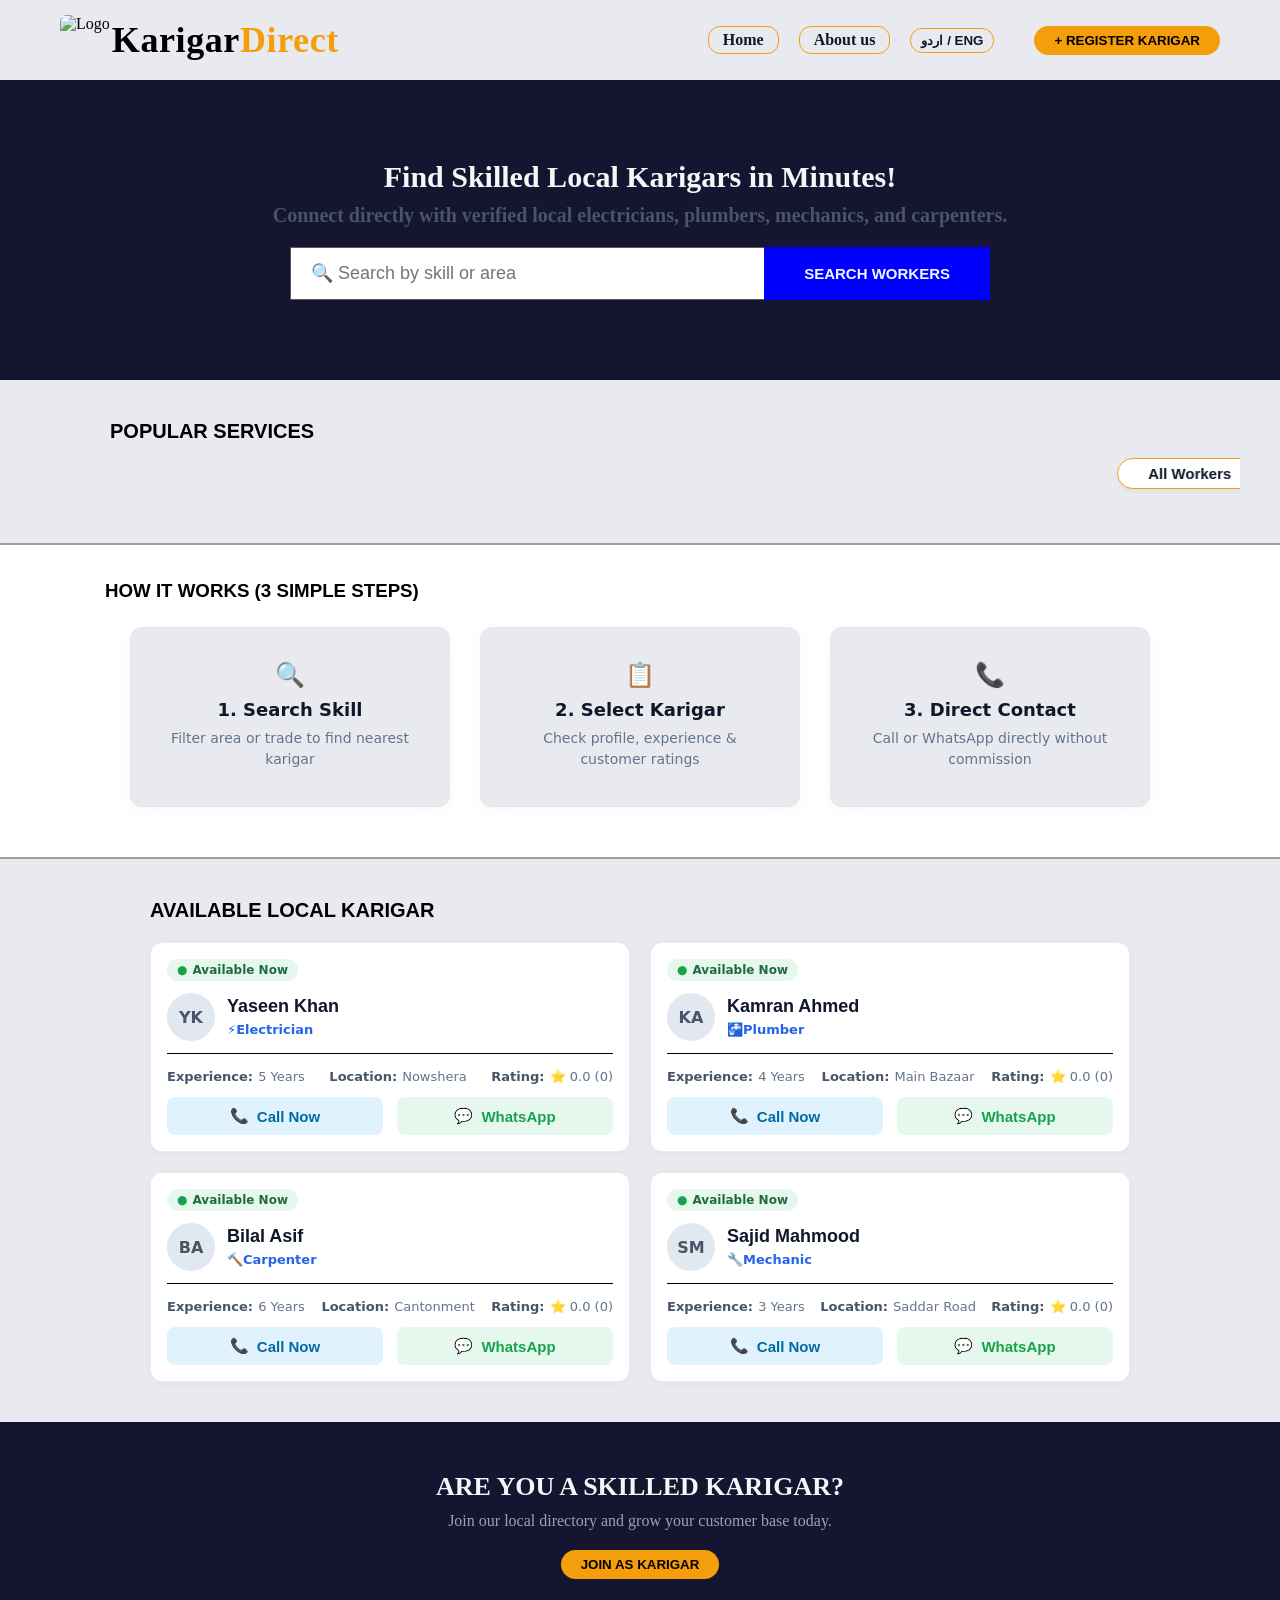
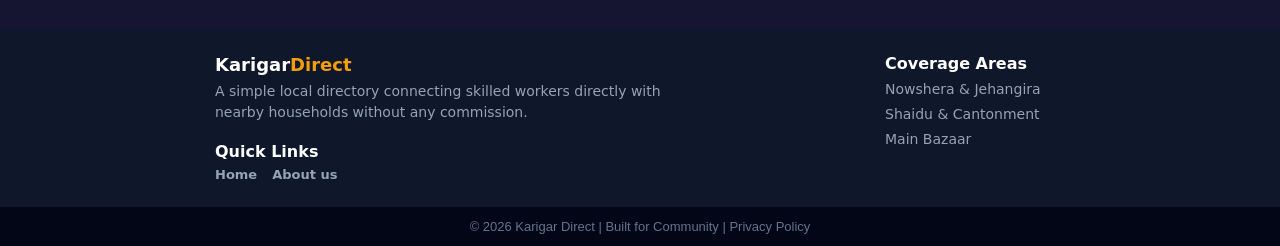
==== index.html @ 754f0617 "First commit - Karigar Direct" ====
<!DOCTYPE html>
<html lang="en">
<head>
    <meta charset="UTF-8">
    <meta name="viewport" content="width=device-width, initial-scale=1.0">
    <title>Karigar Direct | Local Skilled Workers</title>

    <link rel="icon" type="image/png" sizes="16x16" href="./assests/New folder/5b1d29cd1d214fa281f083f291dc749e.ico/favicon-16x16.png">
    <link rel="icon" type="image/png" sizes="32x32" href="./assests/New folder/5b1d29cd1d214fa281f083f291dc749e.ico/favicon-32x32.png">
    <link rel="icon" type="image/png" sizes="96x96" href="./assests/New folder/5b1d29cd1d214fa281f083f291dc749e.ico/favicon-96x96.png">
    <link rel="stylesheet" href="style.css">

</head>
<body>
    <header>
        <div class="header-container">

            <div class="image-container1">
                 <img src="./maintenance.jpg" width="70px" alt="Logo">
            </div>

            <div class="heading-container1"> 
                <h1>Karigar<span>Direct</span></h1>
            </div>

            <div class="nav-conatiner">
                <nav>
                    <a href="index.html">Home</a>
                    <a href="about.html">About us</a>
                    <button type="button" id="langToggleBtn" style="background: transparent; border: 1px solid #F59E0B; padding: 4px 10px; border-radius: 12px; cursor: pointer; font-weight: 700; color: #0f172a;">اردو / ENG</button>
                </nav>
            </div>
            
            <div class="button-container1">
                <a href="register.html"><button type="button">+ REGISTER KARIGAR</button></a>
            </div>
            
        </div>
    </header>

    <section class="parent-container1">
        <div class="hero-text1" id="heroTitle">
            Find Skilled Local Karigars in Minutes!
        </div>
        <div class="hero-text2">
            <p id="heroSub">Connect directly with verified local electricians, plumbers, mechanics, and carpenters.</p>
        </div>
        
        <div class="hero-search">
            <input type="search" id="heroSearchInput" placeholder="🔍 Search by skill or area">
            <div class="button-container2">
                <button type="button">SEARCH WORKERS</button> 
            </div>
        </div>
    </section>

    <section>
        <div class="popular-container">
            <div class="child-container">
                <h3>POPULAR SERVICES</h3>
                
                <marquee behavior="scroll" direction="left" scrollamount="7" onmouseover="this.stop();" onmouseout="this.start();">
                    <button type="button" class="service-pill filter-btn active" data-category="all">All Workers</button>
                    <button type="button" class="service-pill filter-btn" data-category="Electrician">⚡ Electrician</button>
                    <button type="button" class="service-pill filter-btn" data-category="Plumber">🚰 Plumber</button>
                    <button type="button" class="service-pill filter-btn" data-category="Carpenter">🔨 Carpenter</button>
                    <button type="button" class="service-pill filter-btn" data-category="Mechanic">🔧 Mechanic</button>
                </marquee>
            </div>
        </div>
    </section>

    <section>
        <div class="how_it_work-container">
            <h3 id="howItWorksTitle">HOW IT WORKS (3 SIMPLE STEPS)</h3>

            <div class="hero-container2">
                <div class="search_container">
                    <h2>🔍</h2>
                    <h4 id="step1Title">1. Search Skill</h4>
                    <p id="step1Sub">Filter area or trade to find nearest karigar</p>
                </div>

                <div class="search_container">
                    <h2>📋</h2>
                    <h4 id="step2Title">2. Select Karigar</h4>
                    <p id="step2Sub">Check profile, experience & customer ratings</p>
                </div>

                <div class="search_container">
                    <h2>📞</h2>
                    <h4 id="step3Title">3. Direct Contact</h4>
                    <p id="step3Sub">Call or WhatsApp directly without commission</p>
                </div>
            </div>
        </div>
    </section>

    <section>
        <div class="karigars_section1">
            <h3>AVAILABLE LOCAL KARIGAR</h3>

            <div class="karigars_section">
                
                <div class="karigar_card" data-trade="Electrician">
                    <div class="karigar_status">
                        <span class="status_tag"><span class="dots">●</span>Available Now</span>
                    </div>
                    <div class="karigar_inf">
                        <div class="Karigar_avatar">YK</div>
                        <div class="karigar_name">
                            <h3>Yaseen Khan</h3>
                            <span class="karigar_trademark">⚡Electrician</span>
                        </div>
                    </div>
                    <div class="card_line"></div>
                    <div class="meta_detail_row">
                        <div class="meta_item">
                            <span class="meta_label">Experience:</span> <span class="meta_value">5 Years</span>
                        </div>
                        <div class="meta_item">
                            <span class="meta_label">Location:</span> <span class="meta_value">Nowshera</span>
                        </div>
                        <div class="meta_item">
                            <span class="meta_label">Rating:</span> <span class="meta_value">⭐ 0.0 (0)</span>
                        </div>
                    </div>
                    <div class="contact_button">
                        <button type="button" onclick="window.location.href='tel:03001234567'"><span class="call_icon">📞</span>Call Now</button>
                        <button type="button" onclick="window.open('https://wa.me/923001234567', '_blank')"><span class="whats_icon">💬</span>WhatsApp</button>
                    </div>
                </div> 

                <div class="karigar_card" data-trade="Plumber">
                    <div class="karigar_status">
                        <span class="status_tag"><span class="dots">●</span>Available Now</span>
                    </div>
                    <div class="karigar_inf">
                        <div class="Karigar_avatar">KA</div>
                        <div class="karigar_name">
                            <h3>Kamran Ahmed</h3>
                            <span class="karigar_trademark">🚰Plumber</span>
                        </div>
                    </div>
                    <div class="card_line"></div>
                    <div class="meta_detail_row">
                        <div class="meta_item">
                            <span class="meta_label">Experience:</span> <span class="meta_value">4 Years</span>
                        </div>
                        <div class="meta_item">
                            <span class="meta_label">Location:</span> <span class="meta_value">Main Bazaar</span>
                        </div>
                        <div class="meta_item">
                            <span class="meta_label">Rating:</span> <span class="meta_value">⭐ 0.0 (0)</span>
                        </div>
                    </div>
                    <div class="contact_button">
                        <button type="button" onclick="window.location.href='tel:03011234567'"><span class="call_icon">📞</span>Call Now</button>
                        <button type="button" onclick="window.open('https://wa.me/923011234567', '_blank')"><span class="whats_icon">💬</span>WhatsApp</button>
                    </div>
                </div> 

                <div class="karigar_card" data-trade="Carpenter">
                    <div class="karigar_status">
                        <span class="status_tag"><span class="dots">●</span>Available Now</span>
                    </div>
                    <div class="karigar_inf">
                        <div class="Karigar_avatar">BA</div>
                        <div class="karigar_name">
                            <h3>Bilal Asif</h3>
                            <span class="karigar_trademark">🔨Carpenter</span>
                        </div>
                    </div>
                    <div class="card_line"></div>
                    <div class="meta_detail_row">
                        <div class="meta_item">
                            <span class="meta_label">Experience:</span> <span class="meta_value">6 Years</span>
                        </div>
                        <div class="meta_item">
                            <span class="meta_label">Location:</span> <span class="meta_value">Cantonment</span>
                        </div>
                        <div class="meta_item">
                            <span class="meta_label">Rating:</span> <span class="meta_value">⭐ 0.0 (0)</span>
                        </div>
                    </div>
                    <div class="contact_button">
                        <button type="button" onclick="window.location.href='tel:03021234567'"><span class="call_icon">📞</span>Call Now</button>
                        <button type="button" onclick="window.open('https://wa.me/923021234567', '_blank')"><span class="whats_icon">💬</span>WhatsApp</button>
                    </div>
                </div> 

                <div class="karigar_card" data-trade="Mechanic">
                    <div class="karigar_status">
                        <span class="status_tag"><span class="dots">●</span>Available Now</span>
                    </div>
                    <div class="karigar_inf">
                        <div class="Karigar_avatar">SM</div>
                        <div class="karigar_name">
                            <h3>Sajid Mahmood</h3>
                            <span class="karigar_trademark">🔧Mechanic</span>
                        </div>
                    </div>
                    <div class="card_line"></div>
                    <div class="meta_detail_row">
                        <div class="meta_item">
                            <span class="meta_label">Experience:</span> <span class="meta_value">3 Years</span>
                        </div>
                        <div class="meta_item">
                            <span class="meta_label">Location:</span> <span class="meta_value">Saddar Road</span>
                        </div>
                        <div class="meta_item">
                            <span class="meta_label">Rating:</span> <span class="meta_value">⭐ 0.0 (0)</span>
                        </div>
                    </div>
                    <div class="contact_button">
                        <button type="button" onclick="window.location.href='tel:03031234567'"><span class="call_icon">📞</span>Call Now</button>
                        <button type="button" onclick="window.open('https://wa.me/923031234567', '_blank')"><span class="whats_icon">💬</span>WhatsApp</button>
                    </div>
                </div> 

            </div> 
        </div> 
    </section>

    <section>
        <div class="footer_top_container">
            <h2>ARE YOU A SKILLED KARIGAR?</h2>
            <p>Join our local directory and grow your customer base today.</p>
            <div class="button-container1">
                <a href="register.html"><button type="button">JOIN AS KARIGAR</button></a>
            </div>
        </div>
    </section>

    <section>
        <div class="footer_main_container">
            <div class="footer_child_container">
                
                <div class="footer_left_stack">
                    <div class="hero-container1">
                        <h3>Karigar<span>Direct</span></h3>
                        <p>A simple local directory connecting skilled workers directly with nearby households without any commission.</p>
                    </div>

                    <div class="hero-container2">
                        <h4>Quick Links</h4>
                        <div class="footer_links_list">
                            <a href="index.html">Home</a>
                            <a href="about.html">About us</a>
                        </div>
                    </div>
                </div>

                <div class="footer_right_stack">
                    <div class="hero-container3">
                        <h4>Coverage Areas</h4>
                        <p>Nowshera & Jehangira</p>
                        <p>Shaidu & Cantonment</p>
                        <p>Main Bazaar</p>
                    </div>
                </div>

            </div>
        </div>
    </section>

    <div class="footer_bottom_bar">
        <p>© 2026 Karigar Direct | Built for Community | Privacy Policy</p>
    </div>

    <script src="script.js"></script>
</body>
</html>
---- style.css ----
* {
    margin: 0;
    padding: 0;
    box-sizing: border-box;
}

body {
    background-color: rgb(233, 234, 239);
}

.header-container {
    display: flex;
    justify-content: space-between;
    align-items: center;
    max-width: 1200px;
    margin: 0 auto;
    padding: 15px 20px; 
}

.image-container1 {
    display: flex;
    align-items: center;
}

.image-container1 img {
    height: 50px;
    width: auto;
    object-fit: contain;
    border-radius: 6px;
    margin-right: 10px;
}

.heading-container1 {
    color: black;
    font-size: 18px;
    font-weight: 700;
    letter-spacing: 0.6px;
    margin-right: auto;
    margin-left: -8px;
}

.heading-container1 span {
    color: #F59E0B;
}

.nav-conatiner {
    display: flex;
    align-items: center;
    margin-right: 40px;
}

.nav-conatiner nav {
    display: flex;
    gap: 20px;
    align-items: center;
}

.nav-conatiner a {
    color: #0f172a;
    display: inline-block;
    text-decoration: none;
    font-size: 16px;
    font-weight: 700;
    padding: 4px 14px;
    border: 1px solid #F59E0B;
    border-radius: 12px;
    transition: all 0.3s ease;
}

.nav-conatiner a:hover {
    color: #F59E0B;
    background-color: rgba(245, 158, 11, 0.08);
    box-shadow: 0 0 8px rgba(245, 158, 11, 0.4);
    transform: translateY(-2px);
}

#langToggleBtn {
    transition: all 0.3s ease;
}

#langToggleBtn:hover {
    background-color: rgba(245, 158, 11, 0.08) !important;
    box-shadow: 0 0 8px rgba(245, 158, 11, 0.4);
    transform: translateY(-2px);
}

.button-container1 button {
    color: black;
    background-color: #F59E0B;
    font-weight: 700;
    border-radius: 15px;
    border: none;
    padding: 7px 20px;
    cursor: pointer;
}

.button-container1 button:hover {
    transform: translateY(-5px);
    box-shadow: 0px 10px 20px -5px rgba(0, 0, 0, 0.653);
}

.parent-container1 {
    justify-content: center;
    align-items: center;
    text-align: center;
    margin: 0 auto;
    background-color: rgb(21, 21, 49);
    padding: 80px;  
}

.hero-text1 {
    color: #f5f6f7;
    font-size: 30px;
    font-weight: 600;
}

.hero-text2 {
    color: #475569; 
    font-size: 20px;
    font-weight: 600;
    margin-top: 10px;
}

.hero-search {
    display: flex;
    justify-content: center;
    margin: 0 auto;
    margin-top: 20px;
    max-width: 700px;
    width: 100%;
}

.hero-search input[type="search"] {
    flex-grow: 1;
    padding: 11px 20px;
    font-size: 18px;
    border: 1px solid rgb(91, 90, 90);
    border-right: none;
    outline: none;
}

.button-container2 button {
    padding: 18px 40px;
    outline: none;
    font-size: 15px;
    background-color: blue;
    font-weight: 700;
    color: aliceblue;
    border-style: none;
}

.button-container2 button:hover {
    transform: translateY(-5px);
}

.popular-container {
    background-color: rgb(233, 234, 239);
    padding: 40px;
    width: 100%;
}

.child-container {
    display: block;
    width: 100%;
    font-family: Arial, sans-serif;
}

.child-container h3 {
    font-weight: 600;
    color: black;
    font-size: 20px;
    font-family: Arial, sans-serif;
    max-width: 1200px;
    margin-left: 70px;
}

.child-container marquee {
    display: block;
    width: 100%;
    height: 60px;
    line-height: 60px;
    margin: 0;
    padding: 0;
}

.service-pill {
    padding: 6px 30px;
    border-radius: 16px;
    background-color: #ffffff; 
    border: 1px solid #F59E0B;
    margin-left: 35px;
    font-size: 15px;
    display: inline-block;
    white-space: nowrap;
    vertical-align: middle;
    font-weight: 600;
    color: #0f172a;
    box-shadow: 0 2px 4px rgba(0, 0, 0, 0.05); 
    transition: all 0.3s ease;
    cursor: pointer;
}

.service-pill:hover {
    background-color: rgba(245, 158, 11, 0.08);
    color: #0f172a;
    border-color: #F59E0B;
    box-shadow: 0 0 10px rgba(245, 158, 11, 0.4);
    transform: translateY(-2px);
}

.how_it_work-container {
    background-color: white;
    border: 2px solid rgb(158, 158, 158);
    border-left: none;
    border-right: none;
    padding-bottom: 30px; 
}

.how_it_work-container h3 {
    margin-top: 35px;
    margin-left: 105px;
    font-weight: 600;
    font-family: Arial, sans-serif;
}

.hero-container2 {
    display: flex;
    align-items: center;
    justify-content: center;
    margin-top: 25px;
    gap: 30px;
}

.search_container {
    display: flex;
    justify-content: center;
    flex-direction: column;
    align-items: center;
    text-align: center;
    white-space: normal;
    background-color: rgb(233, 234, 239);                 
    border: 1px solid rgba(226, 232, 240, 0.8);   
    box-shadow: 0 4px 15px rgba(0, 0, 0, 0.03);   
    padding: 20px; 
    line-height: 20px;
    border-radius: 12px;                          
    overflow-wrap: break-word;
    margin-bottom: 20px;
    width: 320px;   
    height: 180px;  
    transition: transform 0.2s ease;
}

.search_container:hover {
    transform: translateY(-4px);
}

.search_container h4 {
    color: #0f172a;               
    font-family: 'Segoe UI', system-ui, sans-serif;
    font-size: 18px;
    font-weight: 700;             
    margin-top: 15px;             
    margin-bottom: 8px;           
}

.search_container p {
    color: #64748b;              
    font-family: 'Segoe UI', system-ui, sans-serif;
    font-size: 14px;
    font-weight: 500;
    line-height: 1.5;             
    max-width: 90%;               
}

.karigars_section1 {
    max-width: 1020px;
    margin: 40px auto;
    padding: 0 20px;
}

.karigars_section1 h3 {
    font-family: Arial, sans-serif;
    font-size: 20px;
    font-weight: 700;
    color: #000000;
    margin-bottom: 20px;
}

.karigars_section {
    display: flex;
    flex-wrap: wrap;
    gap: 20px;
    width: 100%;
}

.karigar_card {
    background-color: #ffffff;
    border: 1px solid rgba(226, 232, 240, 0.8);
    border-radius: 12px;
    padding: 16px;
    flex: 1 1 calc(50% - 10px);
    max-width: calc(50% - 10px);
    box-shadow: 0 2px 8px rgba(0, 0, 0, 0.03);
    font-family: 'Segoe UI', system-ui, sans-serif;
    display: flex;
    flex-direction: column;
    gap: 12px;
}

.status_tag {
    background-color: #e6f7ed;
    color: #1e6b3e;
    font-size: 12px;
    font-weight: 700;
    padding: 4px 10px;
    border-radius: 50px;
    display: inline-flex;
    align-items: center;
    gap: 5px;
    align-self: flex-start;
}

.status_tag .dots {
    color: #16a34a;
    font-size: 12px;
}

.karigar_inf {
    display: flex;
    align-items: center;
    gap: 12px;
}

.Karigar_avatar {
    width: 48px;
    height: 48px;
    background-color: #e2e8f0;
    color: #475569;
    border-radius: 50%;
    display: flex;
    align-items: center;
    justify-content: center;
    font-size: 16px;
    font-weight: 700;
}

.karigar_name h3 {
    font-size: 18px;
    font-weight: 700;
    color: #0f172a;
    margin: 0 0 2px 0;
}

.karigar_trademark {
    color: #2563eb;
    font-size: 13px;
    font-weight: 700;
}

.card_line {
    border-top: 1px solid #000000;
    width: 100%;
    margin: 0;
}

.meta_detail_row {
    display: flex;
    justify-content: space-between;
    align-items: center;
    flex-wrap: wrap;
    gap: 8px;
}

.meta_label {
    color: #475569;
    font-weight: 700;
    font-size: 13px;
}

.meta_value {
    color: #64748b;
    font-weight: 500;
    font-size: 13px;
}

.contact_button {
    display: flex;
    justify-content: space-between;
    gap: 14px;
    width: 100%;
}

.contact_button button {
    flex: 1;
    text-align: center;
    padding: 10px 24px;
    font-size: 15px;
    font-weight: 700;
    border: none;
    cursor: pointer;
    border-radius: 8px;
    display: inline-flex;
    align-items: center;
    justify-content: center;
    gap: 8px;
    transition: transform 0.2s ease, opacity 0.2s;
}

.contact_button button:first-child {
    background-color: #e0f2fe;
    color: #0369a1;
}

.contact_button button:last-child {
    background-color: #e6f7ed;
    color: #16a34a;
}

.contact_button button:hover {
    transform: translateY(-2px);
    opacity: 0.95;
}

.footer_top_container {
    justify-content: center;
    align-items: center;
    text-align: center;
    margin: 0 auto;
    background-color: rgb(21, 21, 49);
    padding: 50px 20px;
}

.footer_top_container h2 {
    color: #f5f6f7;
    font-size: 26px;
    font-weight: 700;
    margin-bottom: 10px;
}

.footer_top_container p {
    color: #94a3b8;
    font-size: 16px;
    margin-bottom: 20px;
}

.footer_main_container {
    background-color: rgb(15, 23, 42);
    padding: 25px 20px;
    width: 100%;
}

.footer_child_container {
    display: flex;
    justify-content: space-between;
    align-items: flex-start;
    max-width: 850px;
    margin: 0 auto;
    gap: 40px;
    font-family: 'Segoe UI', system-ui, sans-serif;
}

.footer_left_stack {
    display: flex;
    flex-direction: column;
    align-items: flex-start;
    text-align: left;
    gap: 15px;
    max-width: 480px;
    margin: 0;
    padding: 0;
}

.footer_right_stack {
    min-width: 180px;
    margin: 0;
    padding: 0;
}

.footer_left_stack .hero-container1,
.footer_left_stack .hero-container2 {
    display: block;
    width: 100%;
    margin: 0;
    padding: 0;
    text-align: left;
}

.hero-container1 h3 {
    color: #ffffff;
    font-size: 18px;
    font-weight: 700;
    margin-bottom: 6px;
    text-align: left;
}

.hero-container1 h3 span {
    color: #F59E0B;
}

.footer_left_stack .hero-container2 h4,
.hero-container3 h4 {
    color: #ffffff;
    font-size: 16px;
    font-weight: 700;
    margin-bottom: 6px;
    text-align: left;
}

.hero-container1 p,
.hero-container3 p {
    color: #94a3b8;
    font-size: 14px;
    line-height: 1.5;
    margin-bottom: 4px;
    text-align: left;
}

.footer_links_list {
    display: flex;
    flex-direction: row;
    gap: 15px;
    align-items: center;
    justify-content: flex-start;
    flex-wrap: wrap;
    margin: 0;
    padding: 0;
}

.footer_links_list a {
    color: #94a3b8;
    text-decoration: none;
    font-size: 13px;
    font-weight: 600;
    white-space: nowrap;
    transition: color 0.3s ease;
}

.footer_links_list a:hover {
    color: #F59E0B;
}

.footer_bottom_bar {
    background-color: rgb(2, 6, 23);
    text-align: center;
    padding: 12px;
    color: #64748b;
    font-size: 13px;
    font-family: Arial, sans-serif;
}

/* about section */

.about_main_section {
    max-width: 1020px;
    margin: 40px auto;
    padding: 0 20px;
}

.about_child_container {
    display: flex;
    flex-direction: column;
    gap: 25px;
    width: 100%;
}

.about_block_box {
    background-color: #ffffff;
    border: 1px solid rgba(226, 232, 240, 0.8);
    border-radius: 12px;
    padding: 24px;
    box-shadow: 0 2px 8px rgba(0, 0, 0, 0.03);
    font-family: 'Segoe UI', system-ui, sans-serif;
}

.about_block_box h3 {
    font-size: 20px;
    font-weight: 700;
    color: #0f172a;
    margin-bottom: 12px;
    border-bottom: 2px solid #F59E0B;
    display: inline-block;
    padding-bottom: 4px;
}

.about_block_box p {
    color: #475569;
    font-size: 15px;
    line-height: 1.6;
    font-weight: 500;
}

.about_cards_row {
    display: flex;
    gap: 18px;
    margin-top: 15px;
    flex-wrap: wrap;
}

.about_mini_card {
    background-color: rgb(233, 234, 239);
    border: 1px solid rgba(226, 232, 240, 0.8);
    border-radius: 10px;
    padding: 16px;
    flex: 1 1 calc(33.333% - 12px);
    min-width: 250px;
}

.about_mini_card h4 {
    color: #0f172a;
    font-size: 16px;
    font-weight: 700;
    margin-bottom: 8px;
}

.about_mini_card p {
    font-size: 13px;
    color: #64748b;
    line-height: 1.5;
}

.future_goals_list {
    display: flex;
    flex-direction: column;
    gap: 10px;
    margin-top: 12px;
}

.future_goals_list p {
    font-size: 14px;
    color: #0f172a;
    font-weight: 600;
}

.about_contact_box {
    background-color: rgb(21, 21, 49);
    border-radius: 12px;
    padding: 30px;
    color: #ffffff;
    font-family: 'Segoe UI', system-ui, sans-serif;
    text-align: center;
}

.about_contact_box h3 {
    font-size: 22px;
    font-weight: 700;
    color: #ffffff;
    margin-bottom: 10px;
}

.about_contact_box p {
    color: #94a3b8;
    font-size: 15px;
    margin-bottom: 20px;
}

.contact_meta_info {
    display: flex;
    flex-wrap: wrap;
    gap: 12px;
    justify-content: center;
    align-items: center;
    margin-bottom: 12px;
}

.contact_meta_info span {
    background-color: rgba(255, 255, 255, 0.08);
    padding: 8px 18px;
    border-radius: 50px;
    font-size: 14px;
    color: #f5f6f7;
    font-weight: 600;
}

.contact_meta_info span:last-child {
    flex-basis: auto;
    width: auto;
    margin-top: 0;
}

.brand_tagline {
    color: #F59E0B;
    font-size: 16px;
    font-weight: 700;
    margin-top: 12px;
    letter-spacing: 0.5px;
}

/* registration section */

.register_main_section {
    max-width: 800px;
    margin: 40px auto;
    padding: 0 20px;
}

.register_child_container {
    width: 100%;
}

.register_form_box {
    background-color: #ffffff;
    border: 1px solid rgba(226, 232, 240, 0.8);
    border-radius: 12px;
    padding: 35px;
    box-shadow: 0 2px 8px rgba(0, 0, 0, 0.03);
    font-family: 'Segoe UI', system-ui, sans-serif;
}

.register_form_box h3 {
    font-size: 22px;
    font-weight: 700;
    color: #0f172a;
    margin-bottom: 6px;
    border-bottom: 2px solid #F59E0B;
    display: inline-block;
    padding-bottom: 4px;
}

.form_subtext {
    color: #64748b;
    font-size: 14px;
    margin-bottom: 25px;
    font-weight: 500;
}

.karigar_register_form {
    display: flex;
    flex-wrap: wrap;
    gap: 20px;
}

.form_group {
    display: flex;
    flex-direction: column;
    gap: 6px;
    text-align: left;
    flex: 1 1 calc(50% - 10px);
    min-width: 260px;
}

.form_group label {
    font-size: 14px;
    font-weight: 700;
    color: #0f172a;
}

.form_group input[type="text"],
.form_group input[type="tel"],
.form_group select {
    width: 100%;
    padding: 12px 16px;
    font-size: 15px;
    font-family: 'Segoe UI', system-ui, sans-serif;
    color: #0f172a;
    background-color: rgb(233, 234, 239);
    border: 1px solid rgb(180, 185, 195);
    border-radius: 8px;
    outline: none;
}

.form_group input[type="text"]:focus,
.form_group input[type="tel"]:focus,
.form_group select:focus {
    background-color: #ffffff;
    border-color: #0f172a;
    outline: none;
    box-shadow: none;
}

.form_button_container {
    margin-top: 10px;
    display: flex;
    justify-content: center;
    width: 100%;
}

.form_button_container button {
    width: auto;
    min-width: 240px;
    padding: 12px 30px;
    background-color: #F59E0B;
    color: #000000;
    font-size: 15px;
    font-weight: 700;
    border: none;
    border-radius: 8px;
    cursor: pointer;
    transition: transform 0.2s ease, box-shadow 0.2s ease;
}

.form_button_container button:hover {
    transform: translateY(-2px);
    box-shadow: 0px 6px 12px -2px rgba(0, 0, 0, 0.2);
}

@media (max-width: 768px) {
    .header-container {
        flex-direction: column;
        gap: 15px;
        text-align: center;
    }

    .heading-container1 {
        margin-right: 0;
        margin-left: 0;
    }

    .nav-conatiner {
        margin-right: 0;
    }

    .nav-conatiner nav {
        gap: 20px;
    }

    .karigar_card {
        flex: 1 1 100%;
        max-width: 100%;
    }

    .footer_child_container {
        flex-direction: column;
        gap: 25px;
    }

    .about_mini_card {
        flex: 1 1 100%;
    }

    .register_form_box {
        padding: 20px;
    }

    .form_group {
        flex: 1 1 100%;
    }
}
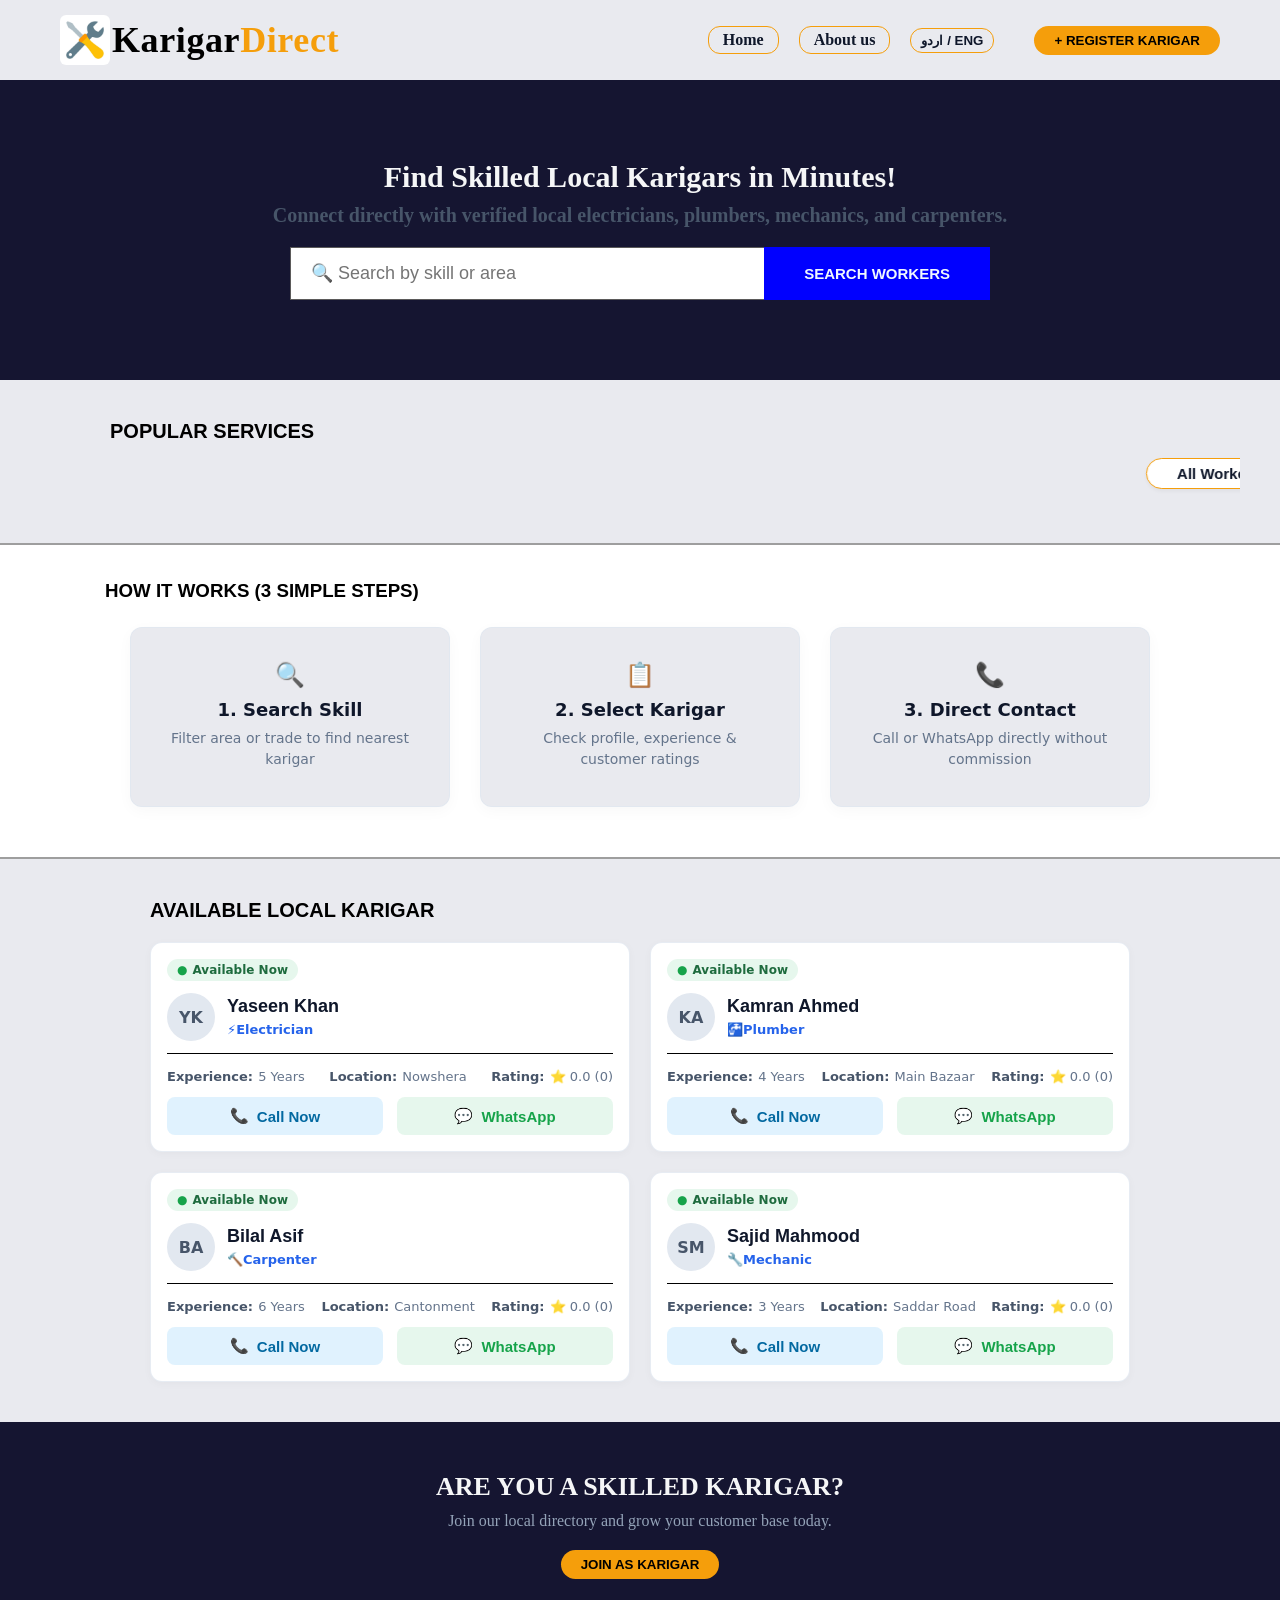
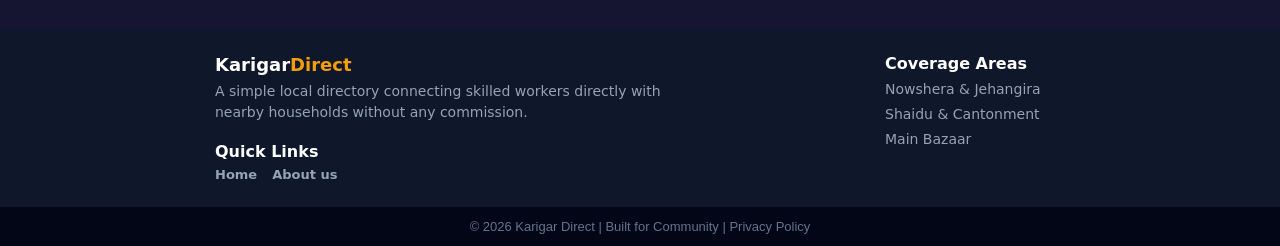
==== commit 4f5e7b89: "Fix logo path and update files" ====
--- a/index.html
+++ b/index.html
@@ -16,7 +16,7 @@
         <div class="header-container">
 
             <div class="image-container1">
-                 <img src="./maintenance.jpg" width="70px" alt="Logo">
+                 <img src="assests/maintenance.jpg" width="70px" alt="Logo">
             </div>
 
             <div class="heading-container1"> 
